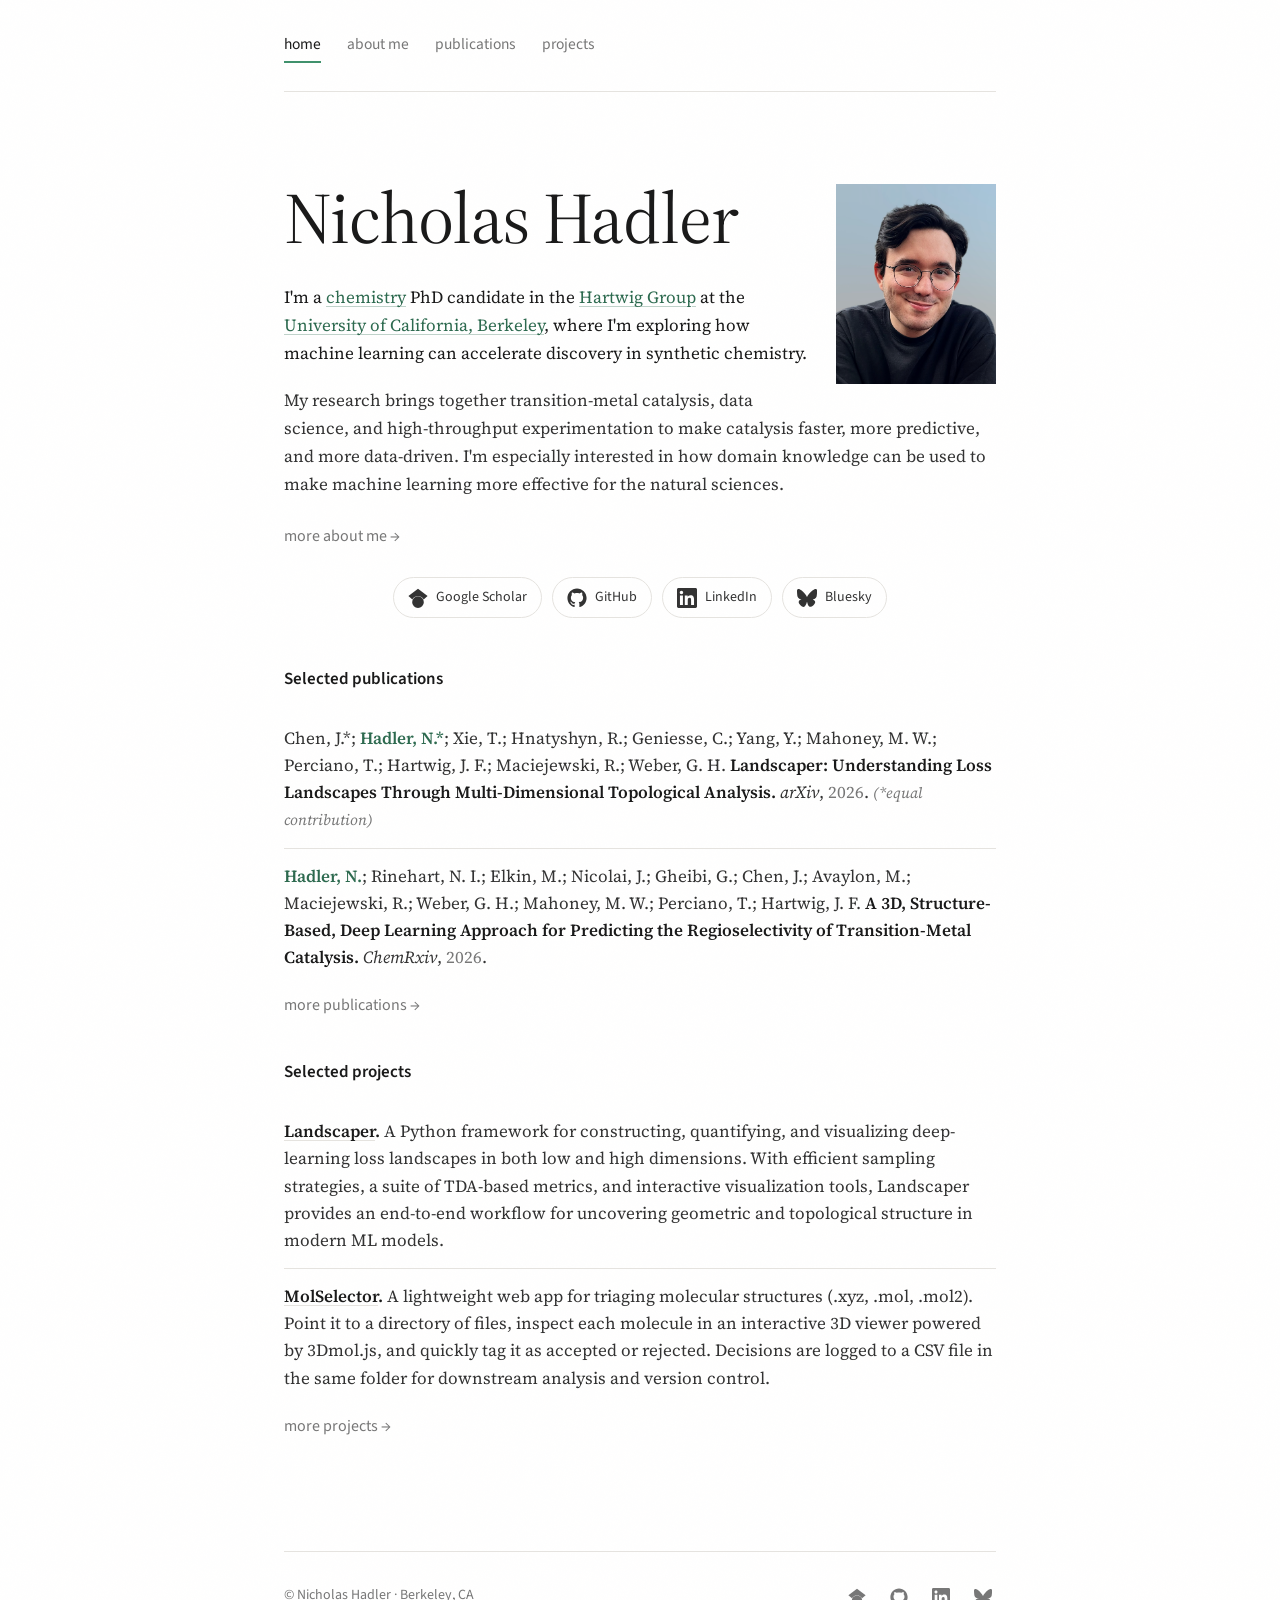
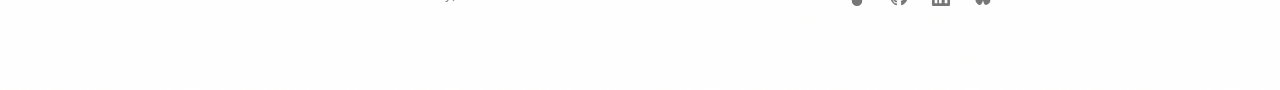
==== index.html @ 38106d86 "Add favicon images and site manifest - Added favicon-16x16.png and favicon-32x32.png for improved si" ====
<!DOCTYPE html>
<html lang="en">
<head>
  <meta charset="utf-8">
  <meta name="viewport" content="width=device-width, initial-scale=1">
  <title>Nicholas Hadler</title>
  <link rel="preconnect" href="https://fonts.googleapis.com">
  <link rel="preconnect" href="https://fonts.gstatic.com" crossorigin>
  <link href="https://fonts.googleapis.com/css2?family=Source+Serif+4:ital,opsz,wght@0,8..60,400;0,8..60,500;0,8..60,600;1,8..60,400&family=Source+Sans+3:wght@400;500;600&family=JetBrains+Mono:wght@400;500&display=swap" rel="stylesheet">
  <link rel="apple-touch-icon" sizes="180x180" href="assets/apple-touch-icon.png">
  <link rel="icon" type="image/png" sizes="32x32" href="assets/favicon-32x32.png">
  <link rel="icon" type="image/png" sizes="16x16" href="assets/favicon-16x16.png">
  <link rel="manifest" href="assets/site.webmanifest">
  <link rel="stylesheet" href="styles.css">
</head>
<body>
  <div class="app">
    <nav class="topnav">
      <a href="index.html" class="nav-link is-active">home</a>
      <a href="about.html" class="nav-link">about me</a>
      <a href="publications.html" class="nav-link">publications</a>
      <a href="projects.html" class="nav-link">projects</a>
    </nav>

    <main>
      <section class="section hero-section">
        <div class="hero-portrait">
          <img src="images/profile.png" alt="Nicholas Hadler">
        </div>
        <h1 class="hero-name">Nicholas Hadler</h1>

        <div class="hero-body">
          <p>
            I'm a <a href="https://chemistry.berkeley.edu/chem" target="_blank" rel="noreferrer">chemistry</a> PhD candidate in the <a href="https://hartwig.cchem.berkeley.edu/" target="_blank" rel="noreferrer">Hartwig Group</a> at the <a href="https://www.berkeley.edu/" target="_blank" rel="noreferrer">University of California, Berkeley</a>, where I'm exploring how machine learning can accelerate discovery in synthetic chemistry.
          </p>
          <p>
            My research brings together transition-metal catalysis, data science, and high-throughput experimentation to make catalysis faster, more predictive, and more data-driven. I'm especially interested in how domain knowledge can be used to make machine learning more effective for the natural sciences.
          </p>
          <a class="more-link" href="about.html">more about me &rarr;</a>
        </div>

        <div class="social-links">
          <a href="https://scholar.google.com/citations?user=IBnzxfkAAAAJ&hl=en" target="_blank" rel="noreferrer" class="social-link" aria-label="Google Scholar">
            <svg width="20" height="20" viewBox="0 0 24 24" fill="currentColor" aria-hidden="true"><path d="M5.242 13.769L0.5 9.5 12 1l11.5 8.5-4.742 4.269C17.548 11.249 14.978 9.5 12 9.5c-2.977 0-5.548 1.748-6.758 4.269zM12 10a7 7 0 1 0 0 14 7 7 0 0 0 0-14z"/></svg>
            <span>Google Scholar</span>
          </a>
          <a href="https://github.com/nhadler" target="_blank" rel="noreferrer" class="social-link" aria-label="GitHub">
            <svg width="20" height="20" viewBox="0 0 24 24" fill="currentColor" aria-hidden="true"><path d="M12 .5C5.648.5.5 5.648.5 12c0 5.082 3.292 9.39 7.868 10.91.576.108.79-.25.79-.553 0-.273-.011-1.175-.016-2.13-3.197.695-3.872-1.353-3.872-1.353-.522-1.327-1.276-1.68-1.276-1.68-1.043-.713.08-.699.08-.699 1.154.082 1.761 1.185 1.761 1.185 1.026 1.758 2.693 1.25 3.35.956.103-.744.402-1.25.731-1.538-2.553-.29-5.237-1.277-5.237-5.683 0-1.255.45-2.282 1.184-3.087-.119-.29-.513-1.46.112-3.044 0 0 .964-.308 3.16 1.178.915-.254 1.898-.381 2.876-.386.977.005 1.96.132 2.877.386 2.194-1.486 3.157-1.178 3.157-1.178.626 1.584.232 2.754.114 3.044.737.805 1.183 1.832 1.183 3.087 0 4.417-2.688 5.39-5.25 5.673.413.356.78 1.056.78 2.129 0 1.537-.013 2.776-.013 3.154 0 .305.21.666.796.553C20.21 21.385 23.5 17.078 23.5 12 23.5 5.648 18.352.5 12 .5z"/></svg>
            <span>GitHub</span>
          </a>
          <a href="https://www.linkedin.com/in/nicholas-hadler/" target="_blank" rel="noreferrer" class="social-link" aria-label="LinkedIn">
            <svg width="20" height="20" viewBox="0 0 24 24" fill="currentColor" aria-hidden="true"><path d="M20.447 20.452h-3.554v-5.569c0-1.328-.027-3.037-1.852-3.037-1.853 0-2.136 1.445-2.136 2.939v5.667H9.351V9h3.414v1.561h.046c.477-.9 1.637-1.85 3.37-1.85 3.601 0 4.267 2.37 4.267 5.455v6.286zM5.337 7.433c-1.144 0-2.063-.926-2.063-2.065 0-1.138.92-2.063 2.063-2.063 1.14 0 2.064.925 2.064 2.063 0 1.139-.925 2.065-2.064 2.065zm1.782 13.019H3.555V9h3.564v11.452zM22.225 0H1.771C.792 0 0 .774 0 1.729v20.542C0 23.227.792 24 1.771 24h20.451C23.2 24 24 23.227 24 22.271V1.729C24 .774 23.2 0 22.222 0h.003z"/></svg>
            <span>LinkedIn</span>
          </a>
          <a href="https://bsky.app/profile/nichadler.bsky.social" target="_blank" rel="noreferrer" class="social-link" aria-label="Bluesky">
            <svg width="20" height="20" viewBox="0 0 24 24" fill="currentColor" aria-hidden="true"><path d="M12 10.8c-1.087-2.114-4.046-6.053-6.798-7.995C2.566.944 1.561 1.266.902 1.565.139 1.908 0 3.08 0 3.768c0 .69.378 5.65.624 6.479.815 2.736 3.713 3.66 6.383 3.364-3.908.578-7.376 2.005-2.83 7.078 5.004 5.19 6.864-1.113 7.823-4.308.958 3.195 2.054 9.271 7.74 4.308 4.25-4.308 1.328-6.5-2.58-7.078 2.67.297 5.568-.628 6.383-3.364.246-.828.624-5.79.624-6.478 0-.69-.139-1.861-.902-2.206-.659-.298-1.664-.62-4.3 1.24C16.046 4.748 13.087 8.687 12 10.8z"/></svg>
            <span>Bluesky</span>
          </a>
        </div>

        <h2 class="subsection-title" style="margin-top: 48px">Selected publications</h2>
        <ul class="pub-list">
          <li class="pub-item">
            Chen, J.*; <span class="me">Hadler, N.*</span>; Xie, T.; Hnatyshyn, R.; Geniesse, C.; Yang, Y.; Mahoney, M. W.; Perciano, T.; Hartwig, J. F.; Maciejewski, R.; Weber, G. H.
            <a href="https://arxiv.org/abs/2602.07135" target="_blank" rel="noreferrer" class="pub-title"><strong>Landscaper: Understanding Loss Landscapes Through Multi-Dimensional Topological Analysis.</strong></a>
            <span class="pub-venue">arXiv</span>, <span class="pub-year">2026</span>. <span class="pub-note">(*equal contribution)</span>
          </li>
          <li class="pub-item">
            <span class="me">Hadler, N.</span>; Rinehart, N. I.; Elkin, M.; Nicolai, J.; Gheibi, G.; Chen, J.; Avaylon, M.; Maciejewski, R.; Weber, G. H.; Mahoney, M. W.; Perciano, T.; Hartwig, J. F.
            <a href="https://doi.org/10.26434/chemrxiv.10001648/v1" target="_blank" rel="noreferrer" class="pub-title"><strong>A 3D, Structure-Based, Deep Learning Approach for Predicting the Regioselectivity of Transition-Metal Catalysis.</strong></a>
            <span class="pub-venue">ChemRxiv</span>, <span class="pub-year">2026</span>.
          </li>
        </ul>
        <a class="more-link" href="publications.html">more publications &rarr;</a>

        <h2 class="subsection-title" style="margin-top: 40px">Selected projects</h2>
        <ul class="proj-list">
          <li class="proj-item">
            <strong><a href="https://github.com/Vis4SciML/Landscaper" target="_blank" rel="noreferrer">Landscaper</a>.</strong> A Python framework for constructing, quantifying, and visualizing deep-learning loss landscapes in both low and high dimensions. With efficient sampling strategies, a suite of TDA-based metrics, and interactive visualization tools, Landscaper provides an end-to-end workflow for uncovering geometric and topological structure in modern ML models.
          </li>
          <li class="proj-item">
            <strong><a href="https://github.com/nhadler/MolSelector" target="_blank" rel="noreferrer">MolSelector</a>.</strong> A lightweight web app for triaging molecular structures (.xyz, .mol, .mol2). Point it to a directory of files, inspect each molecule in an interactive 3D viewer powered by 3Dmol.js, and quickly tag it as accepted or rejected. Decisions are logged to a CSV file in the same folder for downstream analysis and version control.
          </li>
        </ul>
        <a class="more-link" href="projects.html">more projects &rarr;</a>
      </section>
    </main>

    <footer class="footer">
      <span>&copy; Nicholas Hadler &middot; Berkeley, CA</span>
      <span class="footer-icons">
        <a href="https://scholar.google.com/citations?user=IBnzxfkAAAAJ&hl=en" target="_blank" rel="noreferrer" aria-label="Google Scholar" title="Google Scholar">
          <svg width="18" height="18" viewBox="0 0 24 24" fill="currentColor" aria-hidden="true"><path d="M5.242 13.769L0.5 9.5 12 1l11.5 8.5-4.742 4.269C17.548 11.249 14.978 9.5 12 9.5c-2.977 0-5.548 1.748-6.758 4.269zM12 10a7 7 0 1 0 0 14 7 7 0 0 0 0-14z"/></svg>
        </a>
        <a href="https://github.com/nhadler" target="_blank" rel="noreferrer" aria-label="GitHub" title="GitHub">
          <svg width="18" height="18" viewBox="0 0 24 24" fill="currentColor" aria-hidden="true"><path d="M12 .5C5.648.5.5 5.648.5 12c0 5.082 3.292 9.39 7.868 10.91.576.108.79-.25.79-.553 0-.273-.011-1.175-.016-2.13-3.197.695-3.872-1.353-3.872-1.353-.522-1.327-1.276-1.68-1.276-1.68-1.043-.713.08-.699.08-.699 1.154.082 1.761 1.185 1.761 1.185 1.026 1.758 2.693 1.25 3.35.956.103-.744.402-1.25.731-1.538-2.553-.29-5.237-1.277-5.237-5.683 0-1.255.45-2.282 1.184-3.087-.119-.29-.513-1.46.112-3.044 0 0 .964-.308 3.16 1.178.915-.254 1.898-.381 2.876-.386.977.005 1.96.132 2.877.386 2.194-1.486 3.157-1.178 3.157-1.178.626 1.584.232 2.754.114 3.044.737.805 1.183 1.832 1.183 3.087 0 4.417-2.688 5.39-5.25 5.673.413.356.78 1.056.78 2.129 0 1.537-.013 2.776-.013 3.154 0 .305.21.666.796.553C20.21 21.385 23.5 17.078 23.5 12 23.5 5.648 18.352.5 12 .5z"/></svg>
        </a>
        <a href="https://www.linkedin.com/in/nicholas-hadler/" target="_blank" rel="noreferrer" aria-label="LinkedIn" title="LinkedIn">
          <svg width="18" height="18" viewBox="0 0 24 24" fill="currentColor" aria-hidden="true"><path d="M20.447 20.452h-3.554v-5.569c0-1.328-.027-3.037-1.852-3.037-1.853 0-2.136 1.445-2.136 2.939v5.667H9.351V9h3.414v1.561h.046c.477-.9 1.637-1.85 3.37-1.85 3.601 0 4.267 2.37 4.267 5.455v6.286zM5.337 7.433c-1.144 0-2.063-.926-2.063-2.065 0-1.138.92-2.063 2.063-2.063 1.14 0 2.064.925 2.064 2.063 0 1.139-.925 2.065-2.064 2.065zm1.782 13.019H3.555V9h3.564v11.452zM22.225 0H1.771C.792 0 0 .774 0 1.729v20.542C0 23.227.792 24 1.771 24h20.451C23.2 24 24 23.227 24 22.271V1.729C24 .774 23.2 0 22.222 0h.003z"/></svg>
        </a>
        <a href="https://bsky.app/profile/nichadler.bsky.social" target="_blank" rel="noreferrer" aria-label="Bluesky" title="Bluesky">
          <svg width="18" height="18" viewBox="0 0 24 24" fill="currentColor" aria-hidden="true"><path d="M12 10.8c-1.087-2.114-4.046-6.053-6.798-7.995C2.566.944 1.561 1.266.902 1.565.139 1.908 0 3.08 0 3.768c0 .69.378 5.65.624 6.479.815 2.736 3.713 3.66 6.383 3.364-3.908.578-7.376 2.005-2.83 7.078 5.004 5.19 6.864-1.113 7.823-4.308.958 3.195 2.054 9.271 7.74 4.308 4.25-4.308 1.328-6.5-2.58-7.078 2.67.297 5.568-.628 6.383-3.364.246-.828.624-5.79.624-6.478 0-.69-.139-1.861-.902-2.206-.659-.298-1.664-.62-4.3 1.24C16.046 4.748 13.087 8.687 12 10.8z"/></svg>
        </a>
      </span>
    </footer>
  </div>
</body>
</html>
---- styles.css ----
/* Nicholas Hadler — minimal academic CV */

:root {
  --bg: #ffffff;
  --paper: #ffffff;
  --ink: #1a1a1a;
  --ink-2: #333;
  --muted: #777;
  --line: #e5e3df;
  --accent: #2d6a4f;       /* forest green */
  --accent-2: #40916c;     /* forest green light */

  --serif: "Source Serif 4", "Source Serif Pro", Georgia, serif;
  --sans: "Source Sans 3", "Source Sans Pro", -apple-system, BlinkMacSystemFont, sans-serif;
  --mono: "JetBrains Mono", ui-monospace, SFMono-Regular, monospace;

  --max-w: 760px;
  --gutter: 24px;
}

*, *::before, *::after { box-sizing: border-box; }
html, body { margin: 0; padding: 0; }
html { scroll-behavior: smooth; }
body {
  font-family: var(--serif);
  color: var(--ink);
  background: var(--bg);
  -webkit-font-smoothing: antialiased;
  -moz-osx-font-smoothing: grayscale;
  font-size: 17px;
  line-height: 1.6;
  background-color: #ffffff;
  background-image:
    url("data:image/svg+xml;utf8,<svg xmlns='http://www.w3.org/2000/svg' width='260' height='260'><filter id='n'><feTurbulence type='fractalNoise' baseFrequency='0.9' numOctaves='2' stitchTiles='stitch'/><feColorMatrix values='0 0 0 0 0.5  0 0 0 0 0.4  0 0 0 0 0.3  0 0 0 0.018 0'/></filter><rect width='100%25' height='100%25' filter='url(%23n)'/></svg>");
  background-size: 260px 260px;
}

a {
  color: var(--accent);
  text-decoration: underline;
  text-decoration-color: color-mix(in srgb, var(--accent) 30%, transparent);
  text-underline-offset: 3px;
  text-decoration-thickness: 1px;
  transition: color 0.15s, text-decoration-color 0.15s;
}
a:hover { color: var(--accent); text-decoration-color: var(--accent); }

button { font-family: inherit; cursor: pointer; border: none; background: none; color: inherit; padding: 0; }
em, i { font-style: italic; }
strong { font-weight: 600; }

.mono {
  font-family: var(--mono);
  font-size: 12px;
  letter-spacing: 0.02em;
  color: var(--muted);
}

/* ── Layout ───────────────────────────────────────────────────────────── */
.app {
  max-width: var(--max-w);
  margin: 0 auto;
  padding: 0 var(--gutter) 80px;
}

/* ── Top nav ──────────────────────────────────────────────────────────── */
.topnav {
  display: flex;
  gap: 26px;
  padding: 32px 0 28px;
  margin-bottom: 40px;
  border-bottom: 1px solid var(--line);
  font-size: 15.5px;
  flex-wrap: wrap;
}
.nav-link {
  color: var(--muted);
  text-decoration: none;
  transition: color 0.15s;
  font-family: var(--sans);
  padding-bottom: 4px;
  border-bottom: 2px solid transparent;
}
.nav-link:hover { color: var(--ink); }
.nav-link.is-active { color: var(--ink); border-bottom-color: var(--accent-2); }

/* ── Sections ─────────────────────────────────────────────────────────── */
.section {
  padding: 48px 0;
  scroll-margin-top: 24px;
}
.section + .section {
  border-top: 1px solid var(--line);
}

h1, h2, h3 { font-weight: 400; margin: 0; }

.section-title {
  font-family: var(--serif);
  font-size: 40px;
  letter-spacing: -0.015em;
  text-transform: none;
  color: var(--ink);
  margin-bottom: 32px;
  font-weight: 400;
  line-height: 1.1;
}

/* ── Home ─────────────────────────────────────────────────────────────── */
.hero-portrait {
  float: right;
  width: 160px;
  margin: 4px 0 16px 24px;
}
.hero-portrait img {
  width: 100%;
  height: 200px;
  object-fit: cover;
  display: block;
}
@media (max-width: 520px) {
  .hero-portrait { float: none; margin: 0 0 20px; width: 140px; }
  .hero-portrait img { height: 176px; }
}

.hero-name {
  font-size: 72px;
  line-height: 1.05;
  letter-spacing: -0.015em;
  margin: 0 0 28px;
  font-weight: 400;
}

.hero-body p {
  margin: 0 0 18px;
  color: var(--ink-2);
  line-height: 1.65;
  font-size: 17px;
}
.hero-body p:first-child { color: var(--ink); }

.more-link {
  display: inline-block;
  margin-top: 8px;
  font-family: var(--sans);
  font-size: 16px;
  color: var(--muted);
  text-decoration: none;
  cursor: pointer;
}
.more-link:hover { color: var(--accent); }

.social-links {
  clear: both;
  display: flex;
  flex-wrap: wrap;
  gap: 10px;
  margin-top: 28px;
  justify-content: center;
}
.social-link {
  display: inline-flex;
  align-items: center;
  gap: 8px;
  padding: 8px 14px;
  border: 1px solid var(--line);
  border-radius: 999px;
  font-family: var(--sans);
  font-size: 14px;
  color: var(--ink-2);
  text-decoration: none;
  transition: all 0.15s;
}
.social-link:hover {
  color: var(--accent);
  border-color: var(--accent);
  background: color-mix(in srgb, var(--accent) 4%, transparent);
}
.social-link svg { flex-shrink: 0; }

/* ── About ────────────────────────────────────────────────────────────── */
.about-body p {
  margin: 0 0 18px;
  color: var(--ink-2);
  font-size: 17px;
  line-height: 1.65;
}
.about-body p:first-child { color: var(--ink); }

.contact-list {
  margin-top: 28px;
  font-size: 16px;
  line-height: 2;
  color: var(--ink-2);
}
.contact-list .k {
  display: inline-block;
  width: 78px;
  color: var(--muted);
  font-family: var(--sans);
  font-size: 14px;
}

/* ── Publications ─────────────────────────────────────────────────────── */
.subsection-title {
  font-family: var(--sans);
  font-size: 17px;
  font-weight: 600;
  color: var(--ink);
  margin: 44px 0 18px;
  letter-spacing: 0;
  text-transform: none;
}
.subsection-title:first-child { margin-top: 0; }

.pub-list, .proj-list, .conf-list {
  list-style: none;
  padding: 0;
  margin: 0;
}

.pub-item, .proj-item, .conf-item {
  padding: 14px 0;
  border-bottom: 1px solid var(--line);
  font-size: 17px;
  line-height: 1.6;
  color: var(--ink-2);
}
.pub-item:last-child, .proj-item:last-child, .conf-item:last-child {
  border-bottom: none;
}

.pub-item .me, .conf-item .me { color: var(--accent); font-weight: 600; }
.pub-title { color: var(--ink); font-weight: 500; text-decoration: none; }
.pub-title:hover { color: var(--accent); }

.pub-toc {
  margin: 16px 0 4px;
  text-align: center;
}
.pub-toc img {
  max-width: 500px;
  width: 100%;
  height: auto;
  display: inline-block;
}

.pub-venue {
  font-style: italic;
  color: var(--ink-2);
}
.pub-year { color: var(--muted); }
.pub-note { color: var(--muted); font-size: 15px; font-style: italic; }

.proj-item strong { color: var(--ink); font-weight: 600; }
.proj-item strong a { color: var(--ink); text-decoration-color: var(--line); }
.proj-item strong a:hover { color: var(--accent); }

.conf-item .conf-kind {
  font-family: var(--sans);
  font-size: 13px;
  text-transform: uppercase;
  letter-spacing: 0.05em;
  color: var(--muted);
  margin-right: 8px;
}

/* Intro copy for sections */
.section-intro {
  color: var(--ink-2);
  font-size: 17px;
  margin: 0 0 28px;
  line-height: 1.65;
}
.section-intro:last-child { margin-bottom: 0; }

/* ── Footer ───────────────────────────────────────────────────────────── */
.footer {
  margin-top: 64px;
  padding-top: 32px;
  border-top: 1px solid var(--line);
  font-family: var(--sans);
  font-size: 14px;
  color: var(--muted);
  display: flex;
  justify-content: space-between;
  flex-wrap: wrap;
  gap: 12px;
}
.footer a { color: var(--muted); text-decoration: none; display: inline-flex; align-items: center; }
.footer a:hover { color: var(--accent); }
.footer-icons { display: inline-flex; gap: 16px; align-items: center; }
.footer-icons a { padding: 4px; }

@media (max-width: 640px) {
  .hero-name { font-size: 32px; }
  .topnav { gap: 16px; }
  .contact-list .k { width: 64px; }
}
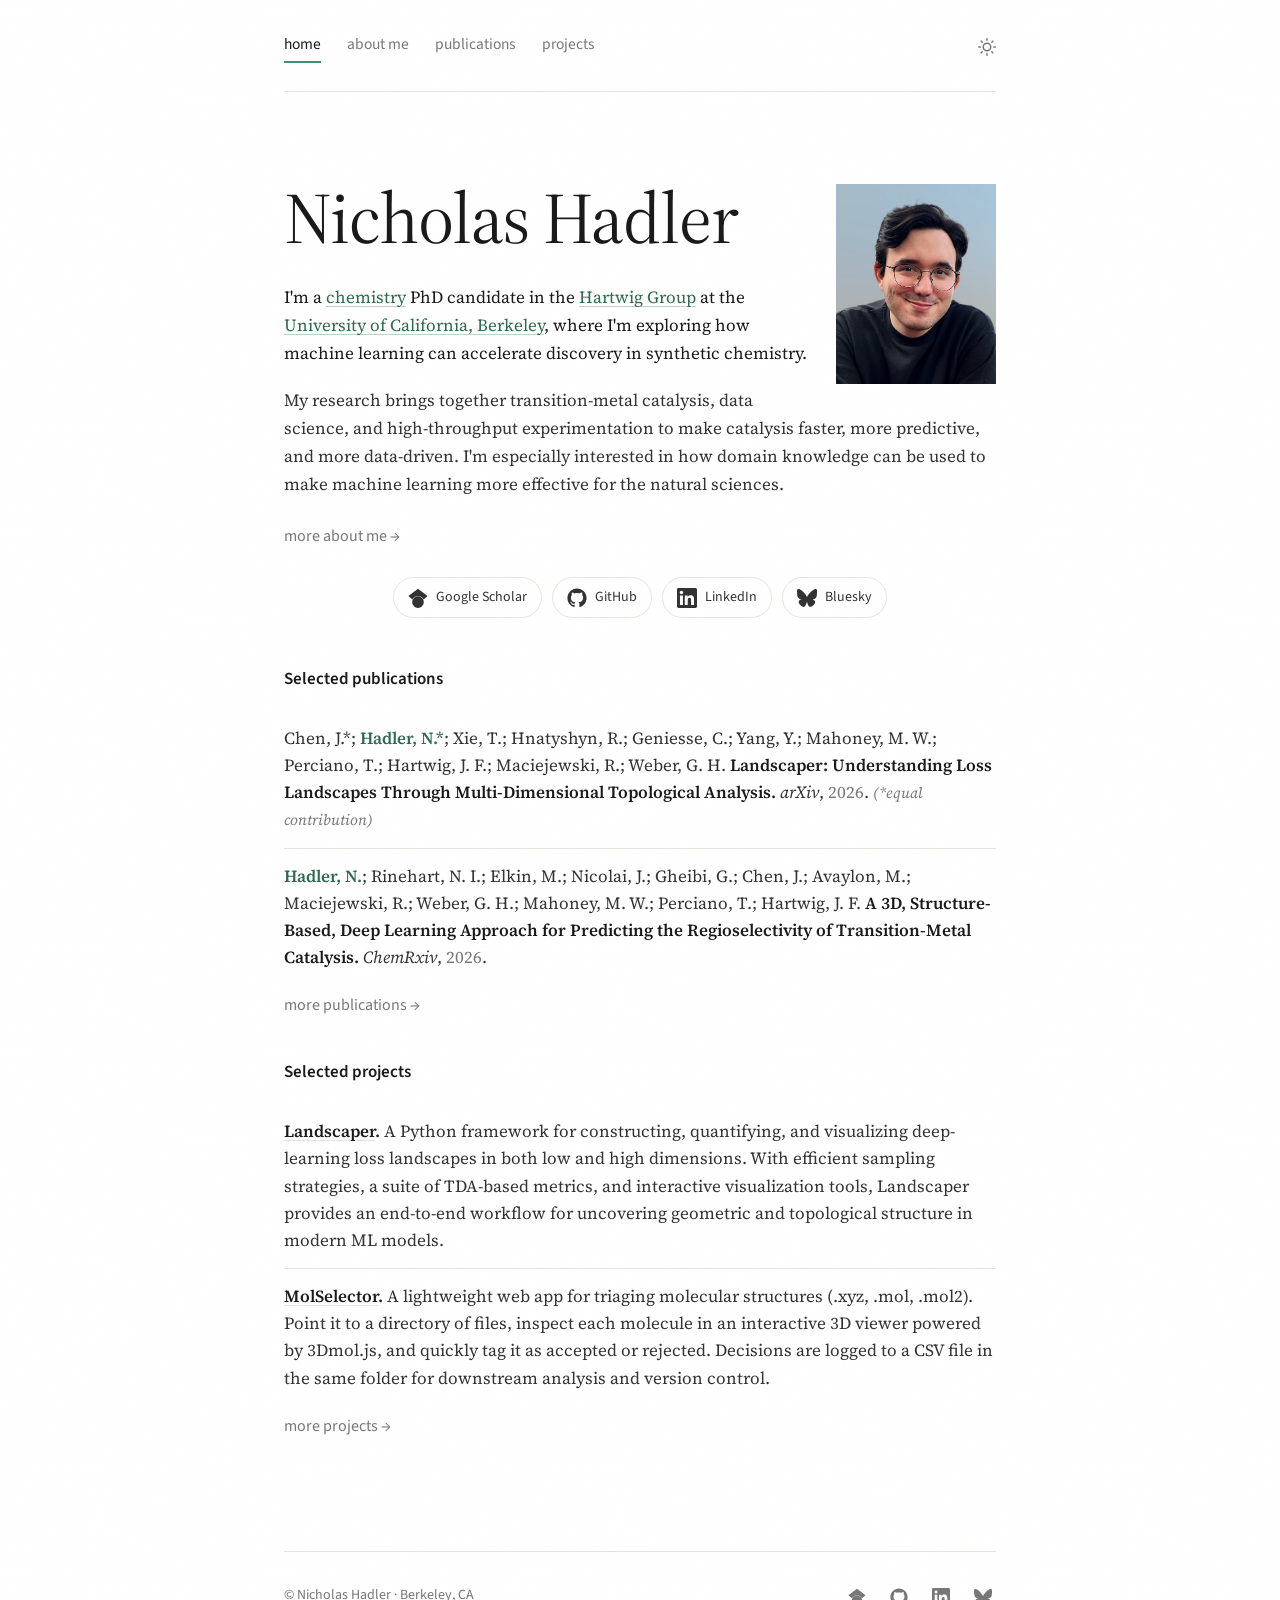
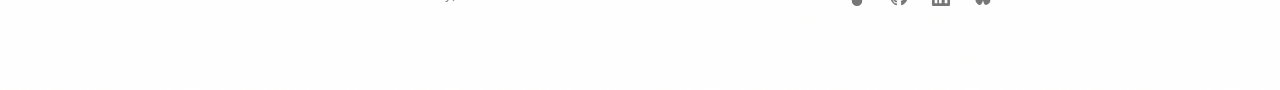
==== commit 0e829eae: "Implement dark mode toggle and styling across the website" ====
--- a/index.html
+++ b/index.html
@@ -12,6 +12,9 @@
   <link rel="icon" type="image/png" sizes="16x16" href="assets/favicon-16x16.png">
   <link rel="manifest" href="assets/site.webmanifest">
   <link rel="stylesheet" href="styles.css">
+  <script>
+    (function(){var t=localStorage.getItem('theme');if(t==='dark'||(t!=='light'&&matchMedia('(prefers-color-scheme:dark)').matches))document.documentElement.setAttribute('data-theme','dark')})();
+  </script>
 </head>
 <body>
   <div class="app">
@@ -20,6 +23,10 @@
       <a href="about.html" class="nav-link">about me</a>
       <a href="publications.html" class="nav-link">publications</a>
       <a href="projects.html" class="nav-link">projects</a>
+      <button class="theme-toggle" aria-label="Toggle dark mode" onclick="var d=document.documentElement,on=d.getAttribute('data-theme')==='dark';d.setAttribute('data-theme',on?'':'dark');localStorage.setItem('theme',on?'light':'dark')">
+        <svg class="icon-sun" viewBox="0 0 24 24" fill="none" stroke="currentColor" stroke-width="2" stroke-linecap="round" stroke-linejoin="round"><circle cx="12" cy="12" r="5"/><line x1="12" y1="1" x2="12" y2="3"/><line x1="12" y1="21" x2="12" y2="23"/><line x1="4.22" y1="4.22" x2="5.64" y2="5.64"/><line x1="18.36" y1="18.36" x2="19.78" y2="19.78"/><line x1="1" y1="12" x2="3" y2="12"/><line x1="21" y1="12" x2="23" y2="12"/><line x1="4.22" y1="19.78" x2="5.64" y2="18.36"/><line x1="18.36" y1="5.64" x2="19.78" y2="4.22"/></svg>
+        <svg class="icon-moon" viewBox="0 0 24 24" fill="none" stroke="currentColor" stroke-width="2" stroke-linecap="round" stroke-linejoin="round"><path d="M21 12.79A9 9 0 1 1 11.21 3 7 7 0 0 0 21 12.79z"/></svg>
+      </button>
     </nav>
 
     <main>
--- a/styles.css
+++ b/styles.css
@@ -18,6 +18,17 @@
   --gutter: 24px;
 }
 
+[data-theme="dark"] {
+  --bg: #1a1a1a;
+  --paper: #1a1a1a;
+  --ink: #e8e6e3;
+  --ink-2: #c8c5c0;
+  --muted: #908d88;
+  --line: #2e2e2e;
+  --accent: #52b788;
+  --accent-2: #74c69d;
+}
+
 *, *::before, *::after { box-sizing: border-box; }
 html, body { margin: 0; padding: 0; }
 html { scroll-behavior: smooth; }
@@ -29,10 +40,15 @@
   -moz-osx-font-smoothing: grayscale;
   font-size: 17px;
   line-height: 1.6;
-  background-color: #ffffff;
+  background-color: var(--bg);
   background-image:
     url("data:image/svg+xml;utf8,<svg xmlns='http://www.w3.org/2000/svg' width='260' height='260'><filter id='n'><feTurbulence type='fractalNoise' baseFrequency='0.9' numOctaves='2' stitchTiles='stitch'/><feColorMatrix values='0 0 0 0 0.5  0 0 0 0 0.4  0 0 0 0 0.3  0 0 0 0.018 0'/></filter><rect width='100%25' height='100%25' filter='url(%23n)'/></svg>");
   background-size: 260px 260px;
+}
+
+[data-theme="dark"] body {
+  background-image:
+    url("data:image/svg+xml;utf8,<svg xmlns='http://www.w3.org/2000/svg' width='260' height='260'><filter id='n'><feTurbulence type='fractalNoise' baseFrequency='0.9' numOctaves='2' stitchTiles='stitch'/><feColorMatrix values='0 0 0 0 0.3  0 0 0 0 0.28  0 0 0 0 0.25  0 0 0 0.06 0'/></filter><rect width='100%25' height='100%25' filter='url(%23n)'/></svg>");
 }
 
 a {
@@ -84,6 +100,19 @@
 .nav-link:hover { color: var(--ink); }
 .nav-link.is-active { color: var(--ink); border-bottom-color: var(--accent-2); }
 
+.theme-toggle {
+  margin-left: auto;
+  display: flex;
+  align-items: center;
+  color: var(--muted);
+  transition: color 0.15s;
+}
+.theme-toggle:hover { color: var(--ink); }
+.theme-toggle svg { width: 18px; height: 18px; }
+.theme-toggle .icon-moon,
+[data-theme="dark"] .theme-toggle .icon-sun { display: none; }
+[data-theme="dark"] .theme-toggle .icon-moon { display: block; }
+
 /* ── Sections ─────────────────────────────────────────────────────────── */
 .section {
   padding: 48px 0;
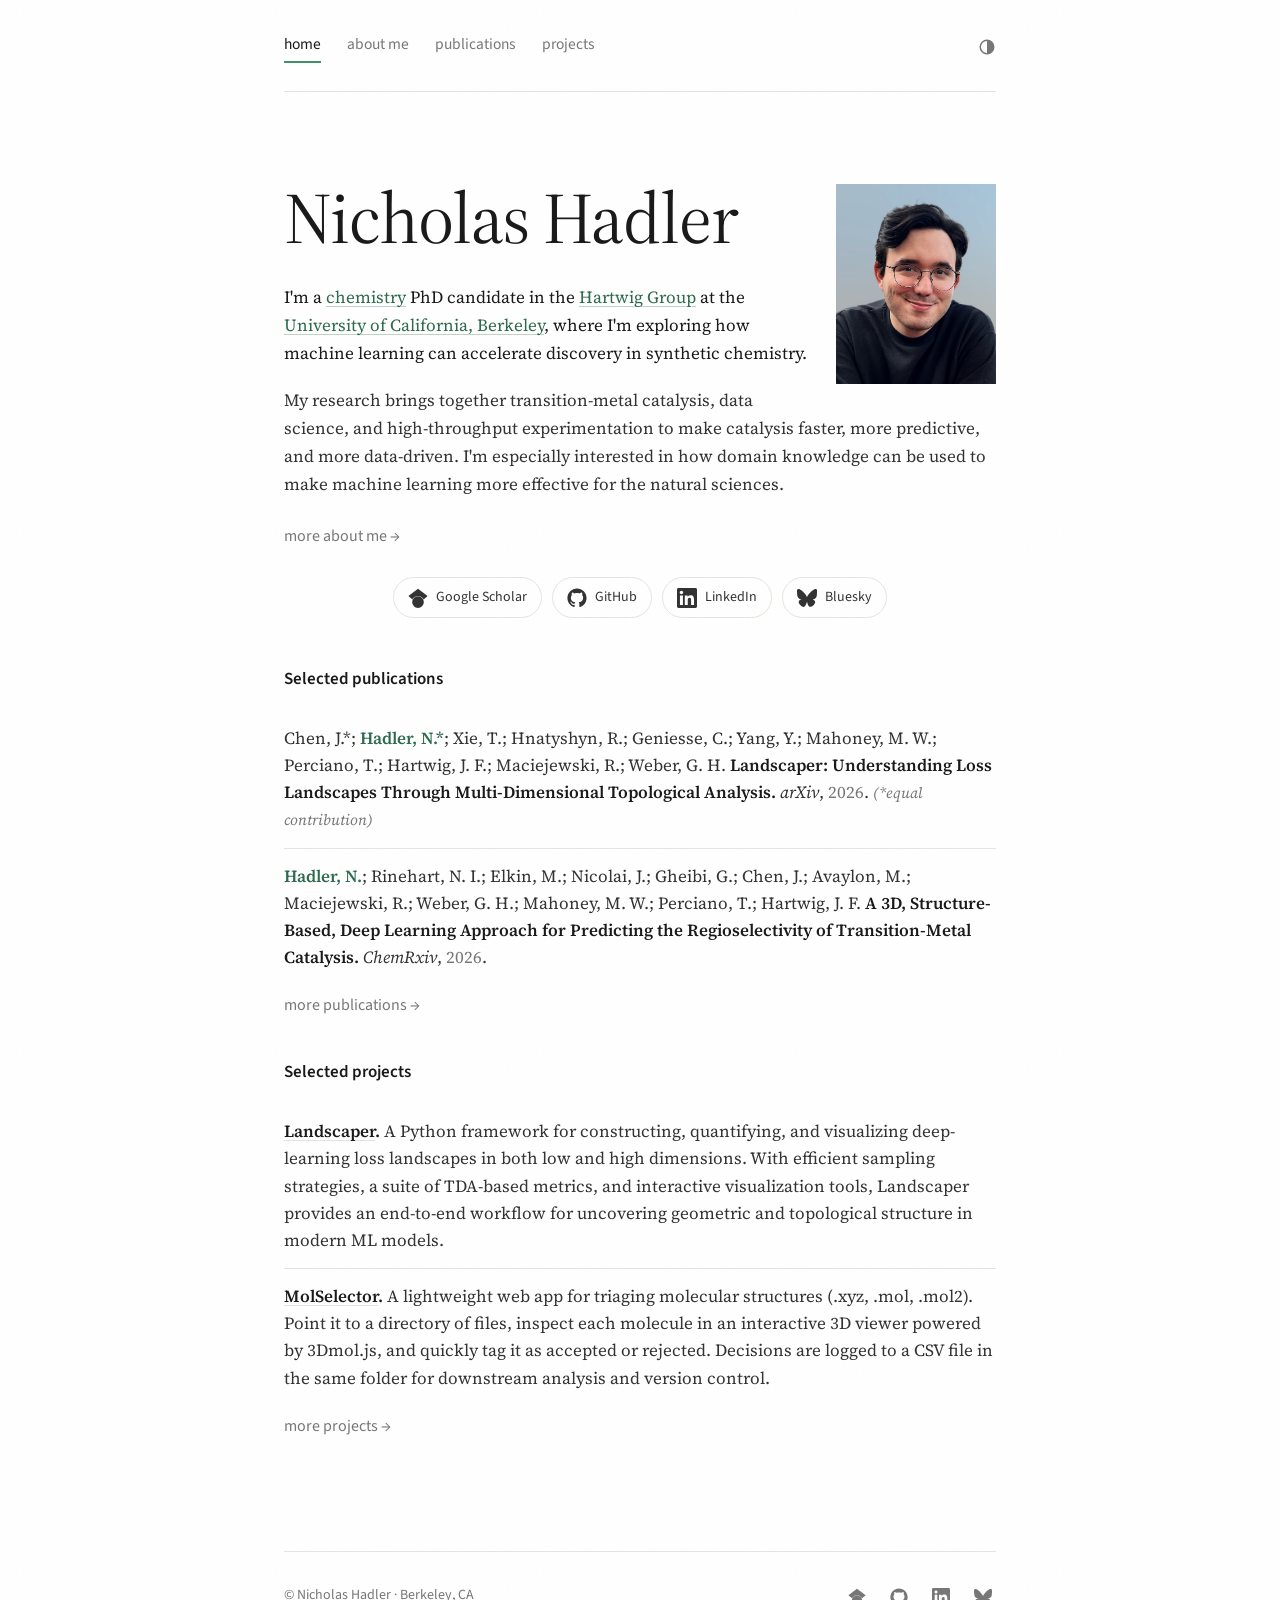
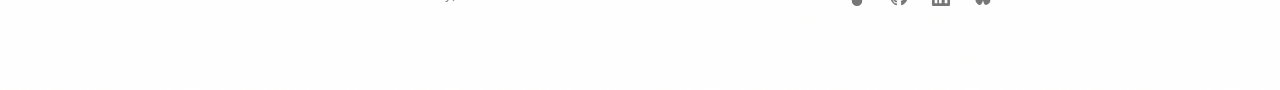
==== commit 739c2846: "Add auto color scheme mode that follows OS preference Theme toggle now cycles auto -> light -> dark." ====
--- a/index.html
+++ b/index.html
@@ -12,9 +12,7 @@
   <link rel="icon" type="image/png" sizes="16x16" href="assets/favicon-16x16.png">
   <link rel="manifest" href="assets/site.webmanifest">
   <link rel="stylesheet" href="styles.css">
-  <script>
-    (function(){var t=localStorage.getItem('theme');if(t==='dark'||(t!=='light'&&matchMedia('(prefers-color-scheme:dark)').matches))document.documentElement.setAttribute('data-theme','dark')})();
-  </script>
+  <script src="theme.js"></script>
 </head>
 <body>
   <div class="app">
@@ -23,9 +21,10 @@
       <a href="about.html" class="nav-link">about me</a>
       <a href="publications.html" class="nav-link">publications</a>
       <a href="projects.html" class="nav-link">projects</a>
-      <button class="theme-toggle" aria-label="Toggle dark mode" onclick="var d=document.documentElement,on=d.getAttribute('data-theme')==='dark';d.setAttribute('data-theme',on?'':'dark');localStorage.setItem('theme',on?'light':'dark')">
+      <button class="theme-toggle" aria-label="Toggle color scheme" onclick="cycleTheme()">
         <svg class="icon-sun" viewBox="0 0 24 24" fill="none" stroke="currentColor" stroke-width="2" stroke-linecap="round" stroke-linejoin="round"><circle cx="12" cy="12" r="5"/><line x1="12" y1="1" x2="12" y2="3"/><line x1="12" y1="21" x2="12" y2="23"/><line x1="4.22" y1="4.22" x2="5.64" y2="5.64"/><line x1="18.36" y1="18.36" x2="19.78" y2="19.78"/><line x1="1" y1="12" x2="3" y2="12"/><line x1="21" y1="12" x2="23" y2="12"/><line x1="4.22" y1="19.78" x2="5.64" y2="18.36"/><line x1="18.36" y1="5.64" x2="19.78" y2="4.22"/></svg>
         <svg class="icon-moon" viewBox="0 0 24 24" fill="none" stroke="currentColor" stroke-width="2" stroke-linecap="round" stroke-linejoin="round"><path d="M21 12.79A9 9 0 1 1 11.21 3 7 7 0 0 0 21 12.79z"/></svg>
+        <svg class="icon-auto" viewBox="0 0 24 24" fill="none" stroke="currentColor" stroke-width="2" stroke-linecap="round" stroke-linejoin="round"><circle cx="12" cy="12" r="9"/><path d="M12 3a9 9 0 0 1 0 18z" fill="currentColor" stroke="none"/></svg>
       </button>
     </nav>
 
--- a/styles.css
+++ b/styles.css
@@ -18,6 +18,19 @@
   --gutter: 24px;
 }
 
+@media (prefers-color-scheme: dark) {
+  :root:not([data-theme="light"]) {
+    --bg: #1a1a1a;
+    --paper: #1a1a1a;
+    --ink: #e8e6e3;
+    --ink-2: #c8c5c0;
+    --muted: #908d88;
+    --line: #2e2e2e;
+    --accent: #52b788;
+    --accent-2: #74c69d;
+  }
+}
+
 [data-theme="dark"] {
   --bg: #1a1a1a;
   --paper: #1a1a1a;
@@ -46,6 +59,13 @@
   background-size: 260px 260px;
 }
 
+@media (prefers-color-scheme: dark) {
+  :root:not([data-theme="light"]) body {
+    background-image:
+      url("data:image/svg+xml;utf8,<svg xmlns='http://www.w3.org/2000/svg' width='260' height='260'><filter id='n'><feTurbulence type='fractalNoise' baseFrequency='0.9' numOctaves='2' stitchTiles='stitch'/><feColorMatrix values='0 0 0 0 0.3  0 0 0 0 0.28  0 0 0 0 0.25  0 0 0 0.06 0'/></filter><rect width='100%25' height='100%25' filter='url(%23n)'/></svg>");
+  }
+}
+
 [data-theme="dark"] body {
   background-image:
     url("data:image/svg+xml;utf8,<svg xmlns='http://www.w3.org/2000/svg' width='260' height='260'><filter id='n'><feTurbulence type='fractalNoise' baseFrequency='0.9' numOctaves='2' stitchTiles='stitch'/><feColorMatrix values='0 0 0 0 0.3  0 0 0 0 0.28  0 0 0 0 0.25  0 0 0 0.06 0'/></filter><rect width='100%25' height='100%25' filter='url(%23n)'/></svg>");
@@ -109,9 +129,20 @@
 }
 .theme-toggle:hover { color: var(--ink); }
 .theme-toggle svg { width: 18px; height: 18px; }
+.theme-toggle .icon-sun,
 .theme-toggle .icon-moon,
-[data-theme="dark"] .theme-toggle .icon-sun { display: none; }
-[data-theme="dark"] .theme-toggle .icon-moon { display: block; }
+.theme-toggle .icon-auto { display: none; }
+
+[data-theme-mode="light"] .theme-toggle .icon-sun { display: block; }
+[data-theme-mode="dark"] .theme-toggle .icon-moon { display: block; }
+[data-theme-mode="auto"] .theme-toggle .icon-auto { display: block; }
+
+/* No-JS fallback: show sun in light OS, moon in dark OS */
+:root:not([data-theme-mode]) .theme-toggle .icon-sun { display: block; }
+@media (prefers-color-scheme: dark) {
+  :root:not([data-theme-mode]) .theme-toggle .icon-sun { display: none; }
+  :root:not([data-theme-mode]) .theme-toggle .icon-moon { display: block; }
+}
 
 /* ── Sections ─────────────────────────────────────────────────────────── */
 .section {
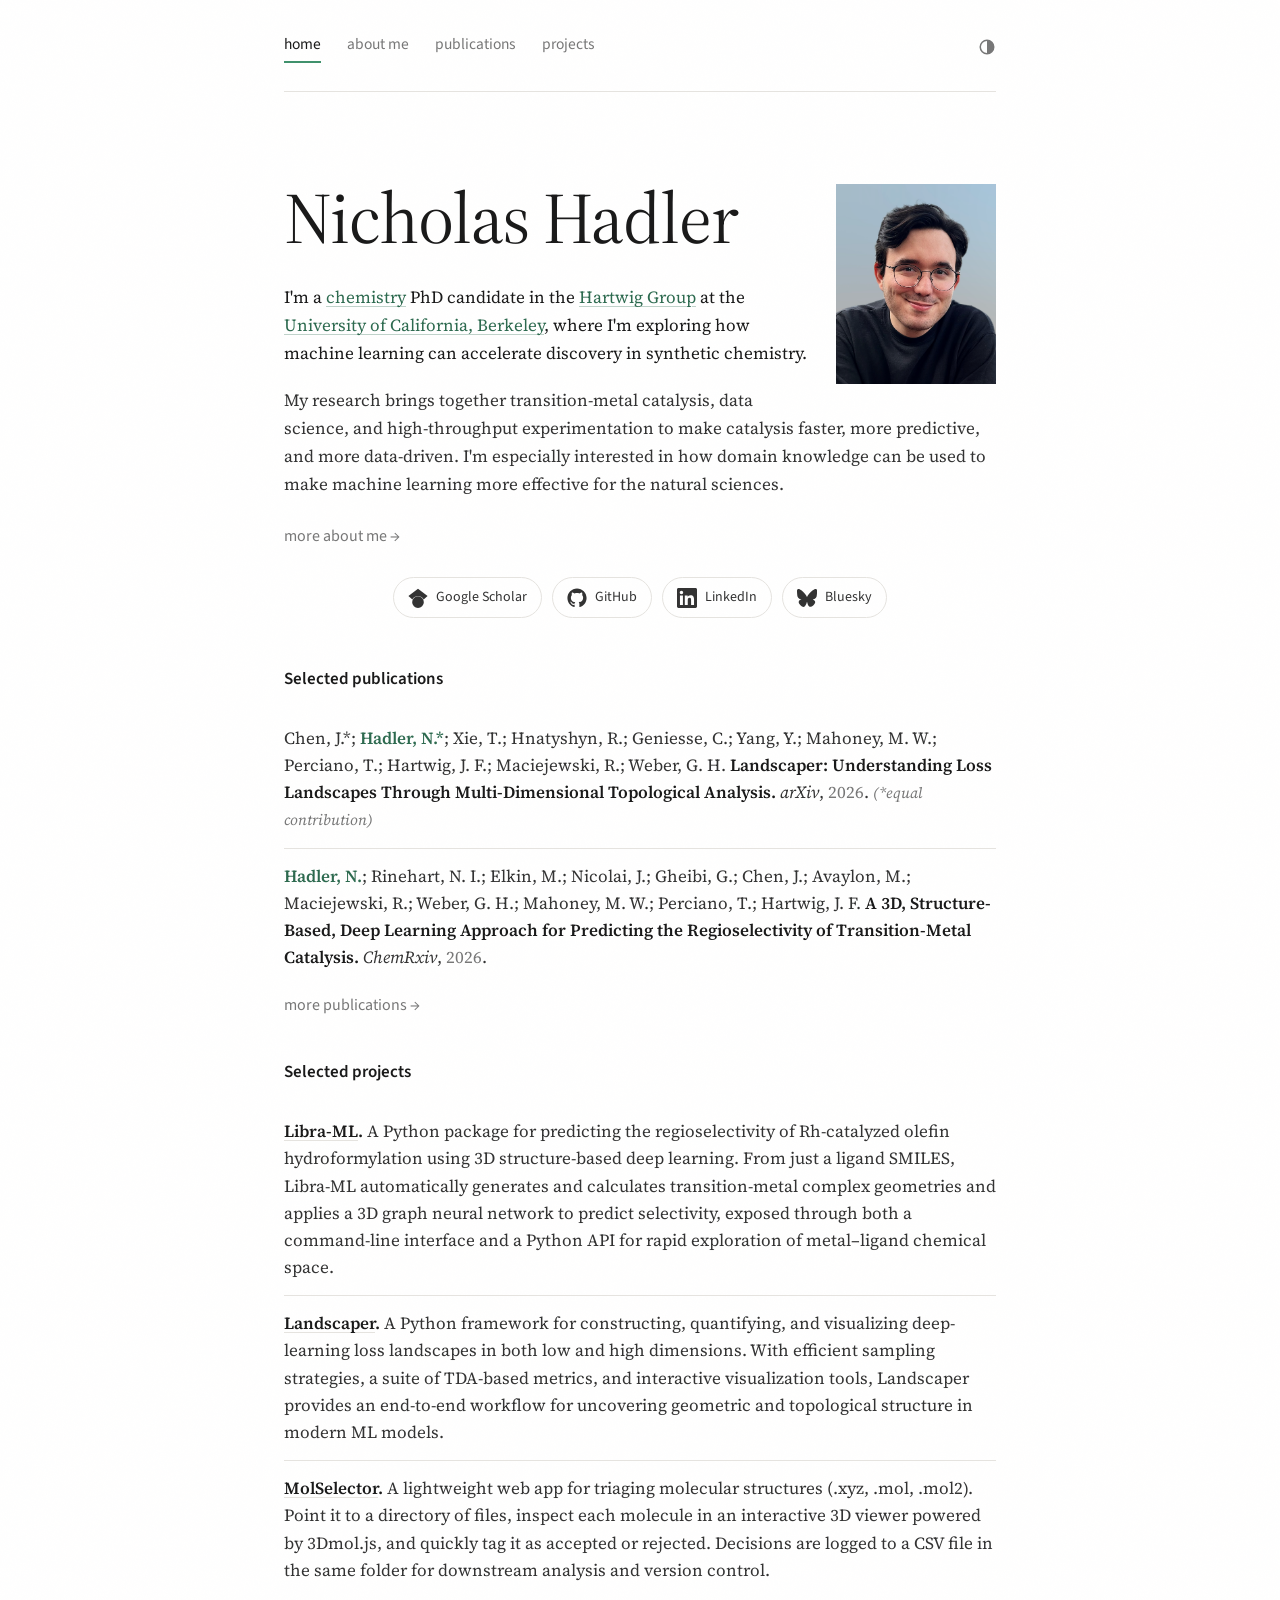
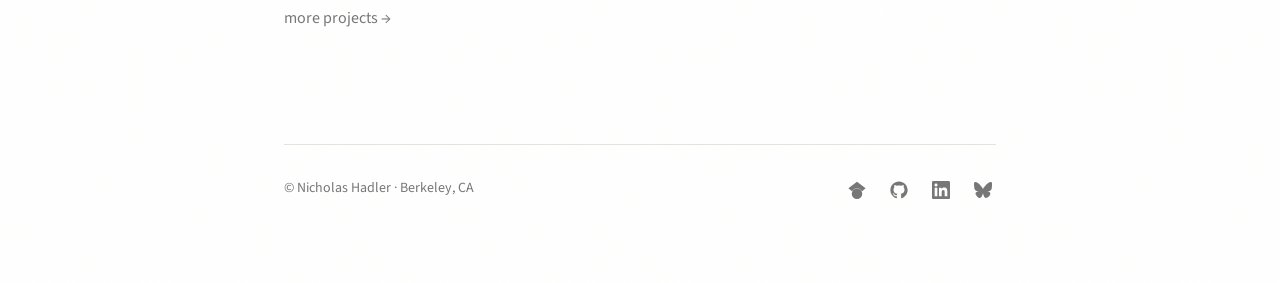
==== commit 6d426fd8: "Add Libra-ML project description to projects list" ====
--- a/index.html
+++ b/index.html
@@ -82,6 +82,9 @@
         <h2 class="subsection-title" style="margin-top: 40px">Selected projects</h2>
         <ul class="proj-list">
           <li class="proj-item">
+            <strong><a href="https://github.com/Hartwig-Group/Libra-ML" target="_blank" rel="noreferrer">Libra-ML</a>.</strong> A Python package for predicting the regioselectivity of Rh-catalyzed olefin hydroformylation using 3D structure-based deep learning. From just a ligand SMILES, Libra-ML automatically generates and calculates transition-metal complex geometries and applies a 3D graph neural network to predict selectivity, exposed through both a command-line interface and a Python API for rapid exploration of metal–ligand chemical space.
+          </li>
+          <li class="proj-item">
             <strong><a href="https://github.com/Vis4SciML/Landscaper" target="_blank" rel="noreferrer">Landscaper</a>.</strong> A Python framework for constructing, quantifying, and visualizing deep-learning loss landscapes in both low and high dimensions. With efficient sampling strategies, a suite of TDA-based metrics, and interactive visualization tools, Landscaper provides an end-to-end workflow for uncovering geometric and topological structure in modern ML models.
           </li>
           <li class="proj-item">
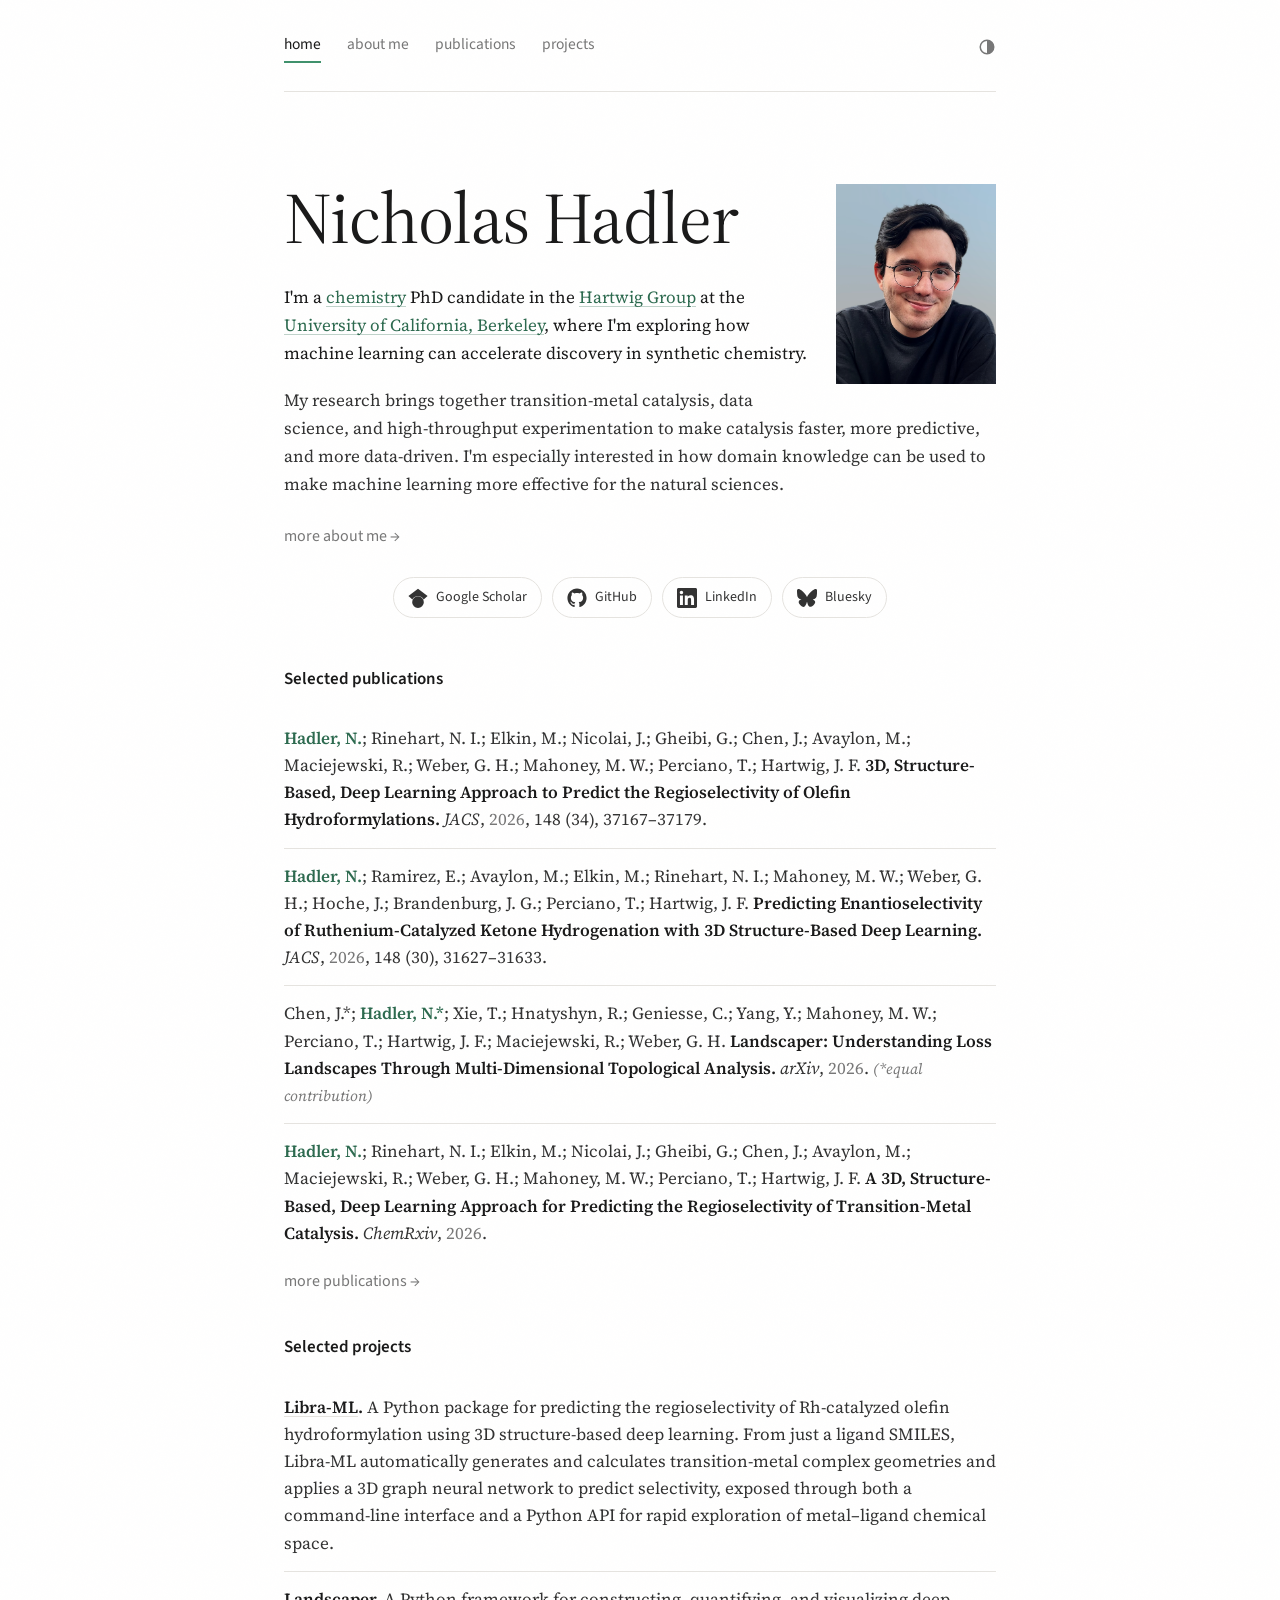
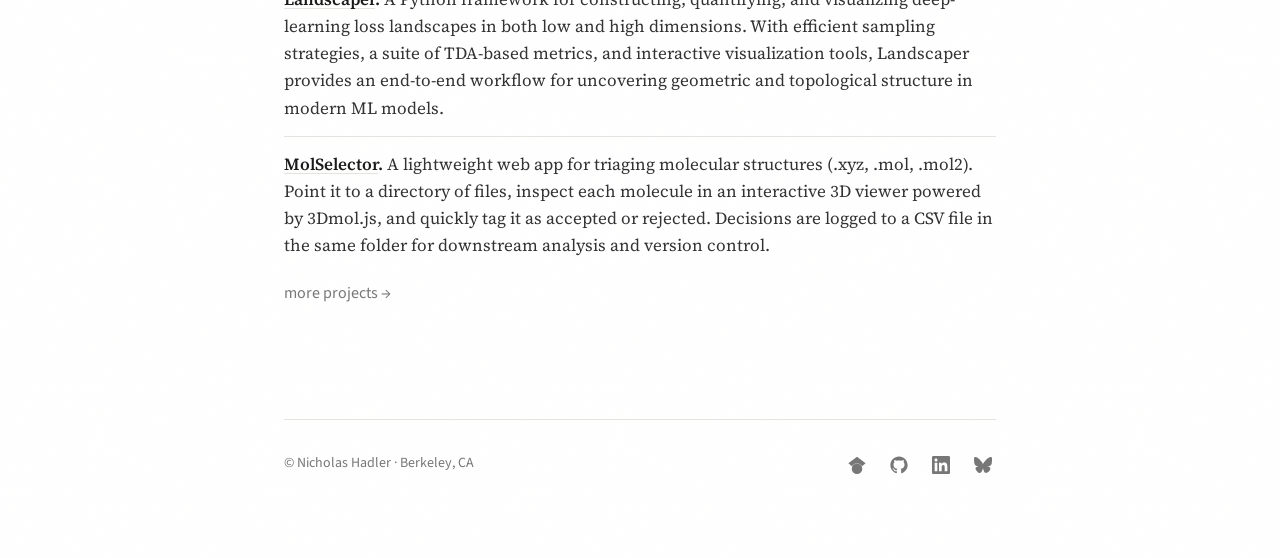
==== commit 1939a9ed: "Update publication bibliography and graphical abstracts" ====
--- a/index.html
+++ b/index.html
@@ -67,6 +67,16 @@
         <h2 class="subsection-title" style="margin-top: 48px">Selected publications</h2>
         <ul class="pub-list">
           <li class="pub-item">
+            <span class="me">Hadler, N.</span>; Rinehart, N. I.; Elkin, M.; Nicolai, J.; Gheibi, G.; Chen, J.; Avaylon, M.; Maciejewski, R.; Weber, G. H.; Mahoney, M. W.; Perciano, T.; Hartwig, J. F.
+            <a href="https://doi.org/10.1021/jacs.6c11602" target="_blank" rel="noreferrer" class="pub-title"><strong>3D, Structure-Based, Deep Learning Approach to Predict the Regioselectivity of Olefin Hydroformylations.</strong></a>
+            <span class="pub-venue">JACS</span>, <span class="pub-year">2026</span>, 148 (34), 37167&ndash;37179.
+          </li>
+          <li class="pub-item">
+            <span class="me">Hadler, N.</span>; Ramirez, E.; Avaylon, M.; Elkin, M.; Rinehart, N. I.; Mahoney, M. W.; Weber, G. H.; Hoche, J.; Brandenburg, J. G.; Perciano, T.; Hartwig, J. F.
+            <a href="https://doi.org/10.1021/jacs.6c07313" target="_blank" rel="noreferrer" class="pub-title"><strong>Predicting Enantioselectivity of Ruthenium-Catalyzed Ketone Hydrogenation with 3D Structure-Based Deep Learning.</strong></a>
+            <span class="pub-venue">JACS</span>, <span class="pub-year">2026</span>, 148 (30), 31627&ndash;31633.
+          </li>
+          <li class="pub-item">
             Chen, J.*; <span class="me">Hadler, N.*</span>; Xie, T.; Hnatyshyn, R.; Geniesse, C.; Yang, Y.; Mahoney, M. W.; Perciano, T.; Hartwig, J. F.; Maciejewski, R.; Weber, G. H.
             <a href="https://arxiv.org/abs/2602.07135" target="_blank" rel="noreferrer" class="pub-title"><strong>Landscaper: Understanding Loss Landscapes Through Multi-Dimensional Topological Analysis.</strong></a>
             <span class="pub-venue">arXiv</span>, <span class="pub-year">2026</span>. <span class="pub-note">(*equal contribution)</span>
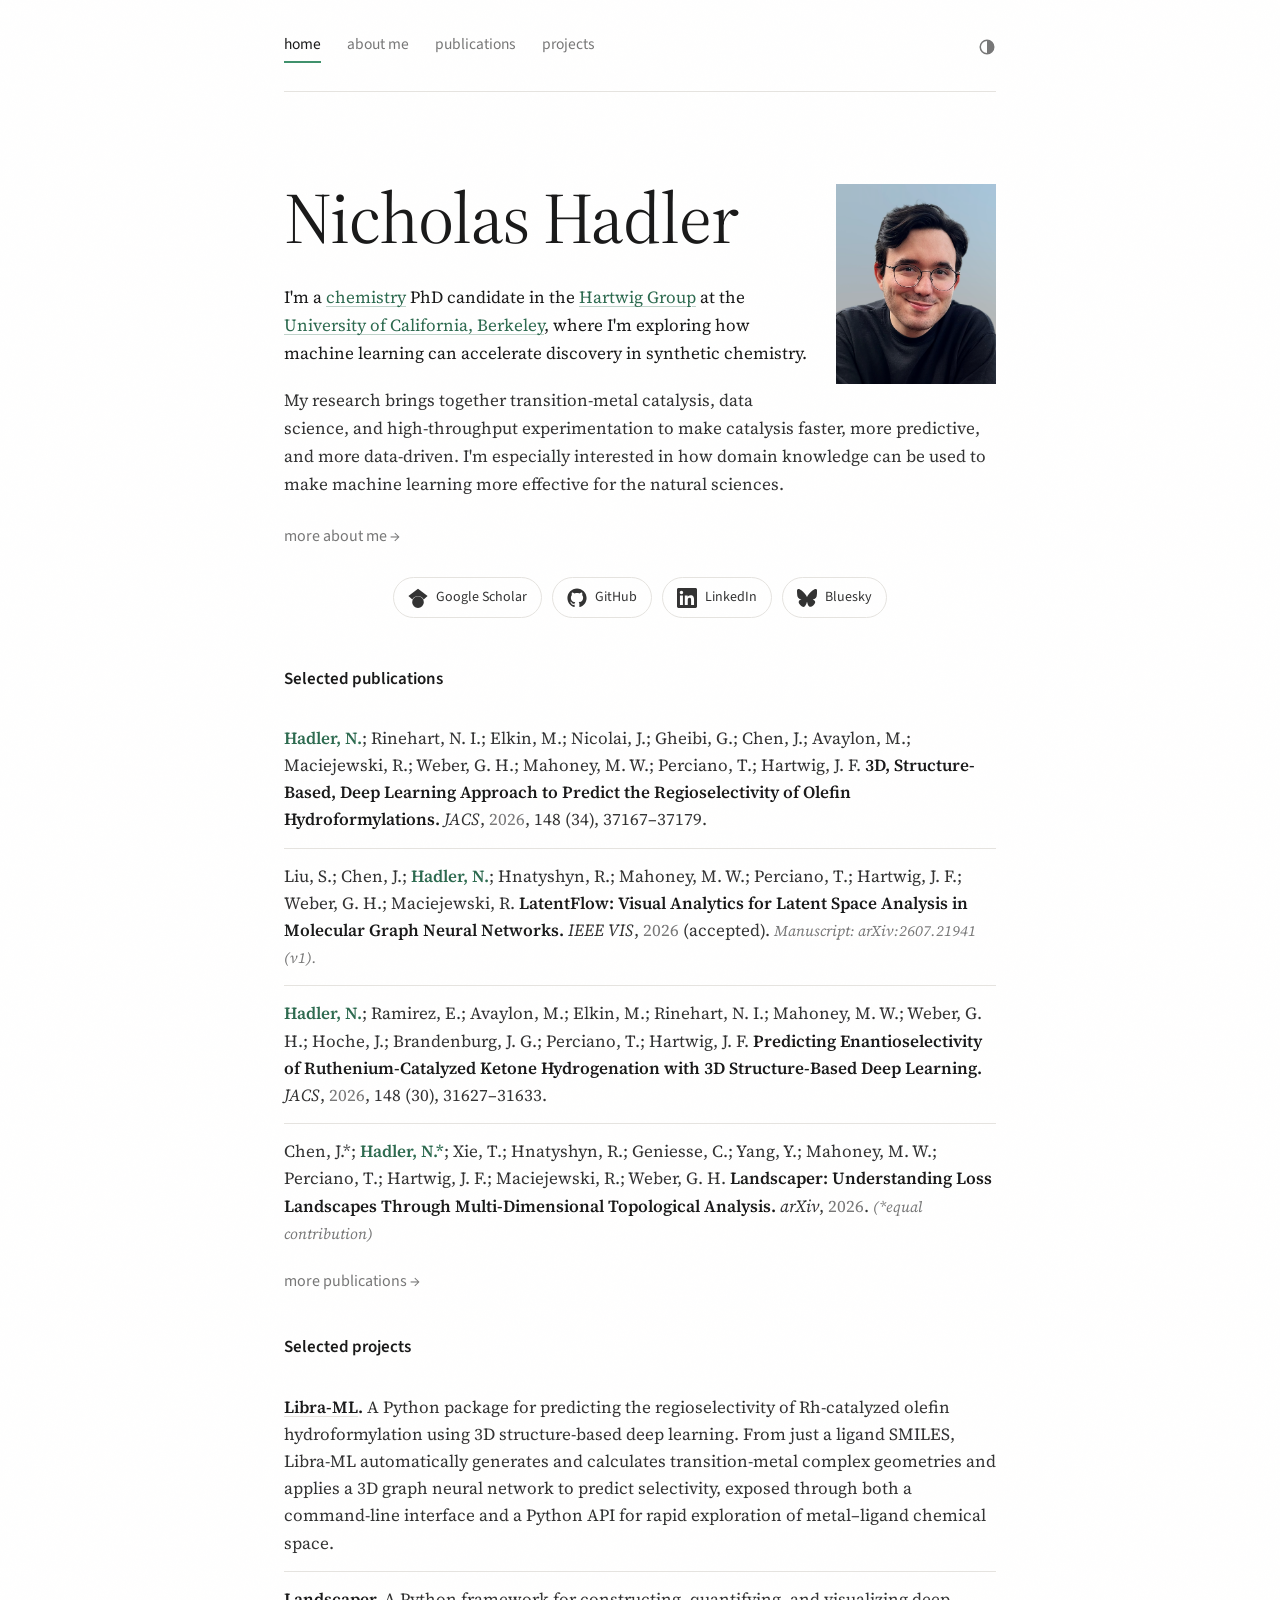
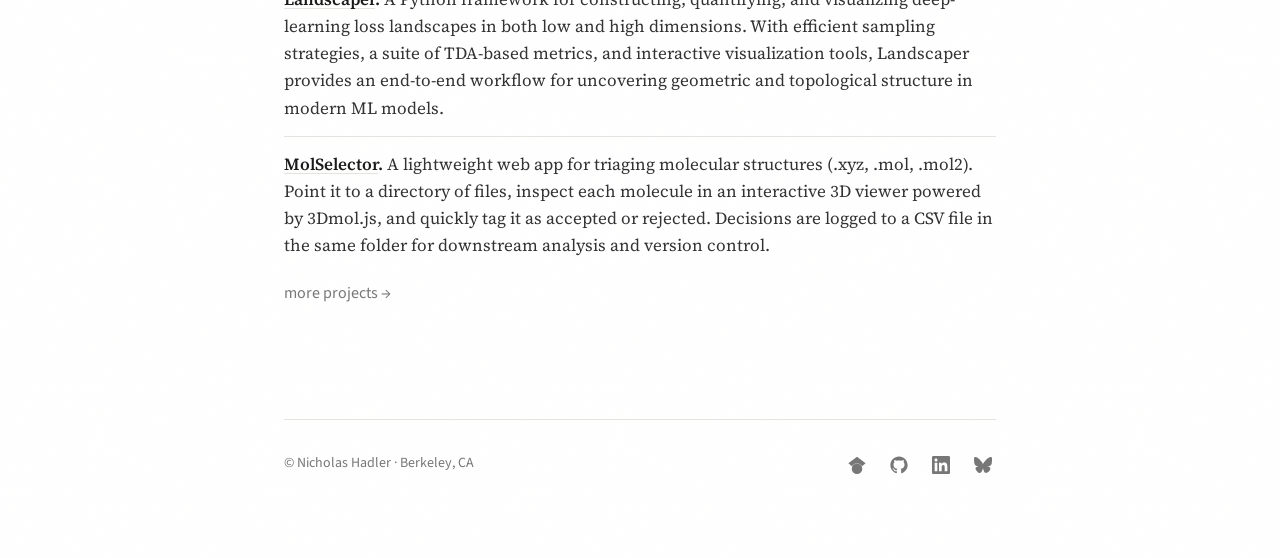
==== commit cfd2d350: "Refine publication selection, acceptance status, ordering and bio" ====
--- a/index.html
+++ b/index.html
@@ -72,6 +72,11 @@
             <span class="pub-venue">JACS</span>, <span class="pub-year">2026</span>, 148 (34), 37167&ndash;37179.
           </li>
           <li class="pub-item">
+            Liu, S.; Chen, J.; <span class="me">Hadler, N.</span>; Hnatyshyn, R.; Mahoney, M. W.; Perciano, T.; Hartwig, J. F.; Weber, G. H.; Maciejewski, R.
+            <a href="https://arxiv.org/abs/2607.21941" target="_blank" rel="noreferrer" class="pub-title"><strong>LatentFlow: Visual Analytics for Latent Space Analysis in Molecular Graph Neural Networks.</strong></a>
+            <span class="pub-venue">IEEE VIS</span>, <span class="pub-year">2026</span> (accepted). <span class="pub-note">Manuscript: arXiv:2607.21941 (v1).</span>
+          </li>
+          <li class="pub-item">
             <span class="me">Hadler, N.</span>; Ramirez, E.; Avaylon, M.; Elkin, M.; Rinehart, N. I.; Mahoney, M. W.; Weber, G. H.; Hoche, J.; Brandenburg, J. G.; Perciano, T.; Hartwig, J. F.
             <a href="https://doi.org/10.1021/jacs.6c07313" target="_blank" rel="noreferrer" class="pub-title"><strong>Predicting Enantioselectivity of Ruthenium-Catalyzed Ketone Hydrogenation with 3D Structure-Based Deep Learning.</strong></a>
             <span class="pub-venue">JACS</span>, <span class="pub-year">2026</span>, 148 (30), 31627&ndash;31633.
@@ -80,11 +85,6 @@
             Chen, J.*; <span class="me">Hadler, N.*</span>; Xie, T.; Hnatyshyn, R.; Geniesse, C.; Yang, Y.; Mahoney, M. W.; Perciano, T.; Hartwig, J. F.; Maciejewski, R.; Weber, G. H.
             <a href="https://arxiv.org/abs/2602.07135" target="_blank" rel="noreferrer" class="pub-title"><strong>Landscaper: Understanding Loss Landscapes Through Multi-Dimensional Topological Analysis.</strong></a>
             <span class="pub-venue">arXiv</span>, <span class="pub-year">2026</span>. <span class="pub-note">(*equal contribution)</span>
-          </li>
-          <li class="pub-item">
-            <span class="me">Hadler, N.</span>; Rinehart, N. I.; Elkin, M.; Nicolai, J.; Gheibi, G.; Chen, J.; Avaylon, M.; Maciejewski, R.; Weber, G. H.; Mahoney, M. W.; Perciano, T.; Hartwig, J. F.
-            <a href="https://doi.org/10.26434/chemrxiv.10001648/v1" target="_blank" rel="noreferrer" class="pub-title"><strong>A 3D, Structure-Based, Deep Learning Approach for Predicting the Regioselectivity of Transition-Metal Catalysis.</strong></a>
-            <span class="pub-venue">ChemRxiv</span>, <span class="pub-year">2026</span>.
           </li>
         </ul>
         <a class="more-link" href="publications.html">more publications &rarr;</a>
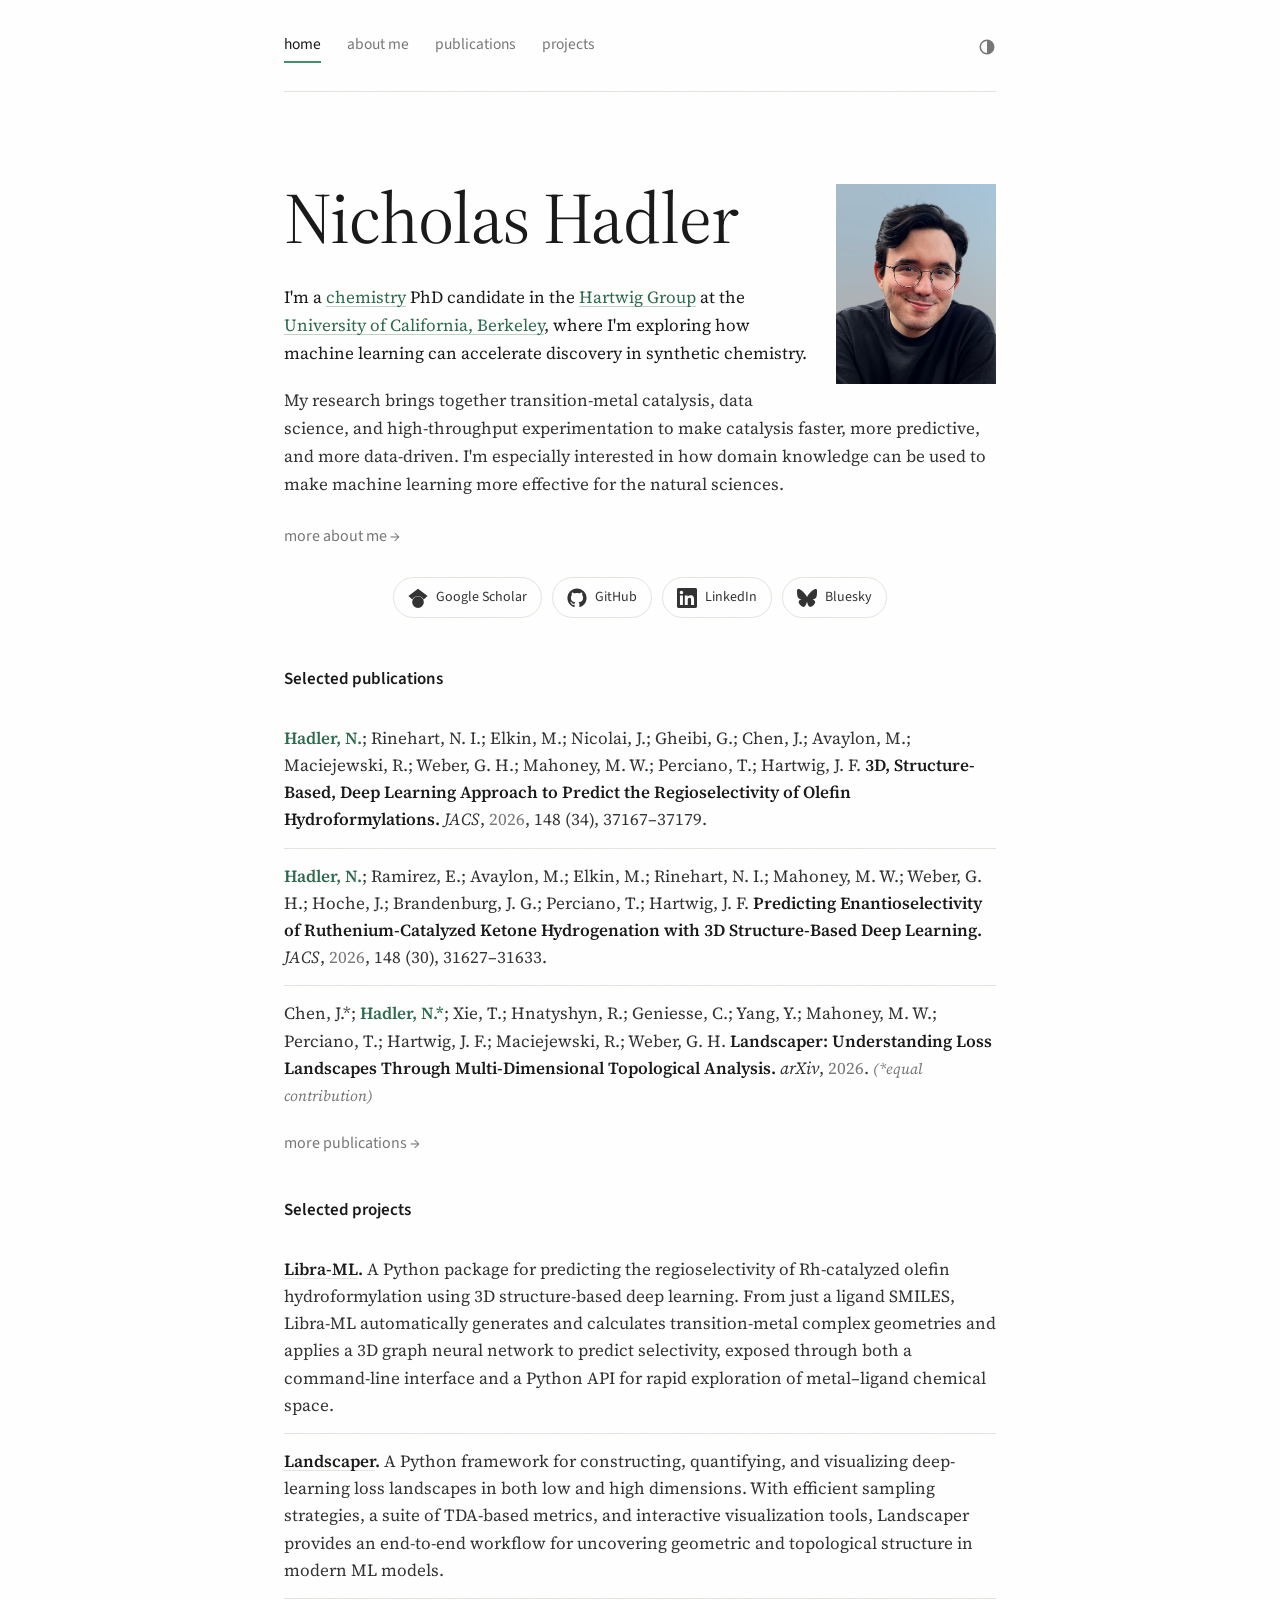
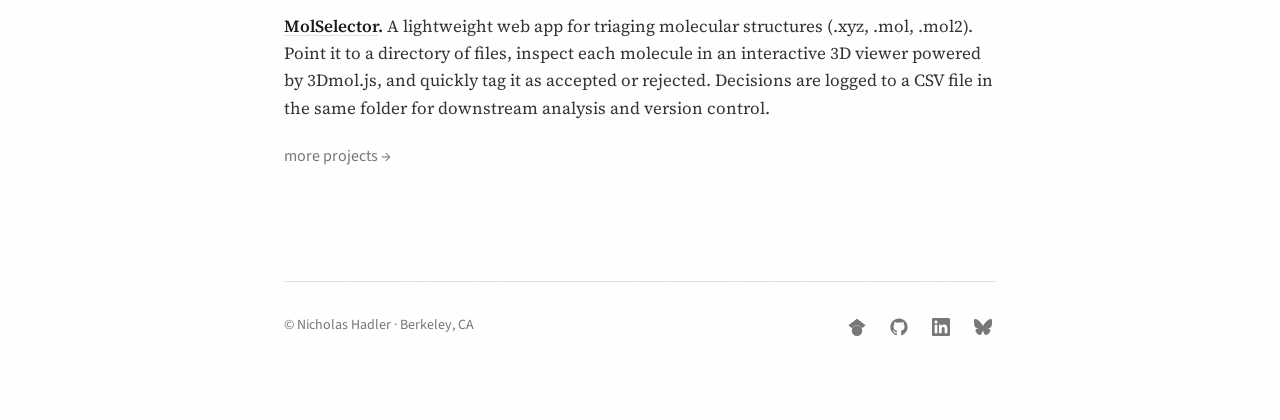
==== commit a770a89e: "Remove LatentFlow from homepage selected publications" ====
--- a/index.html
+++ b/index.html
@@ -72,11 +72,6 @@
             <span class="pub-venue">JACS</span>, <span class="pub-year">2026</span>, 148 (34), 37167&ndash;37179.
           </li>
           <li class="pub-item">
-            Liu, S.; Chen, J.; <span class="me">Hadler, N.</span>; Hnatyshyn, R.; Mahoney, M. W.; Perciano, T.; Hartwig, J. F.; Weber, G. H.; Maciejewski, R.
-            <a href="https://arxiv.org/abs/2607.21941" target="_blank" rel="noreferrer" class="pub-title"><strong>LatentFlow: Visual Analytics for Latent Space Analysis in Molecular Graph Neural Networks.</strong></a>
-            <span class="pub-venue">IEEE VIS</span>, <span class="pub-year">2026</span> (accepted). <span class="pub-note">Manuscript: arXiv:2607.21941 (v1).</span>
-          </li>
-          <li class="pub-item">
             <span class="me">Hadler, N.</span>; Ramirez, E.; Avaylon, M.; Elkin, M.; Rinehart, N. I.; Mahoney, M. W.; Weber, G. H.; Hoche, J.; Brandenburg, J. G.; Perciano, T.; Hartwig, J. F.
             <a href="https://doi.org/10.1021/jacs.6c07313" target="_blank" rel="noreferrer" class="pub-title"><strong>Predicting Enantioselectivity of Ruthenium-Catalyzed Ketone Hydrogenation with 3D Structure-Based Deep Learning.</strong></a>
             <span class="pub-venue">JACS</span>, <span class="pub-year">2026</span>, 148 (30), 31627&ndash;31633.
